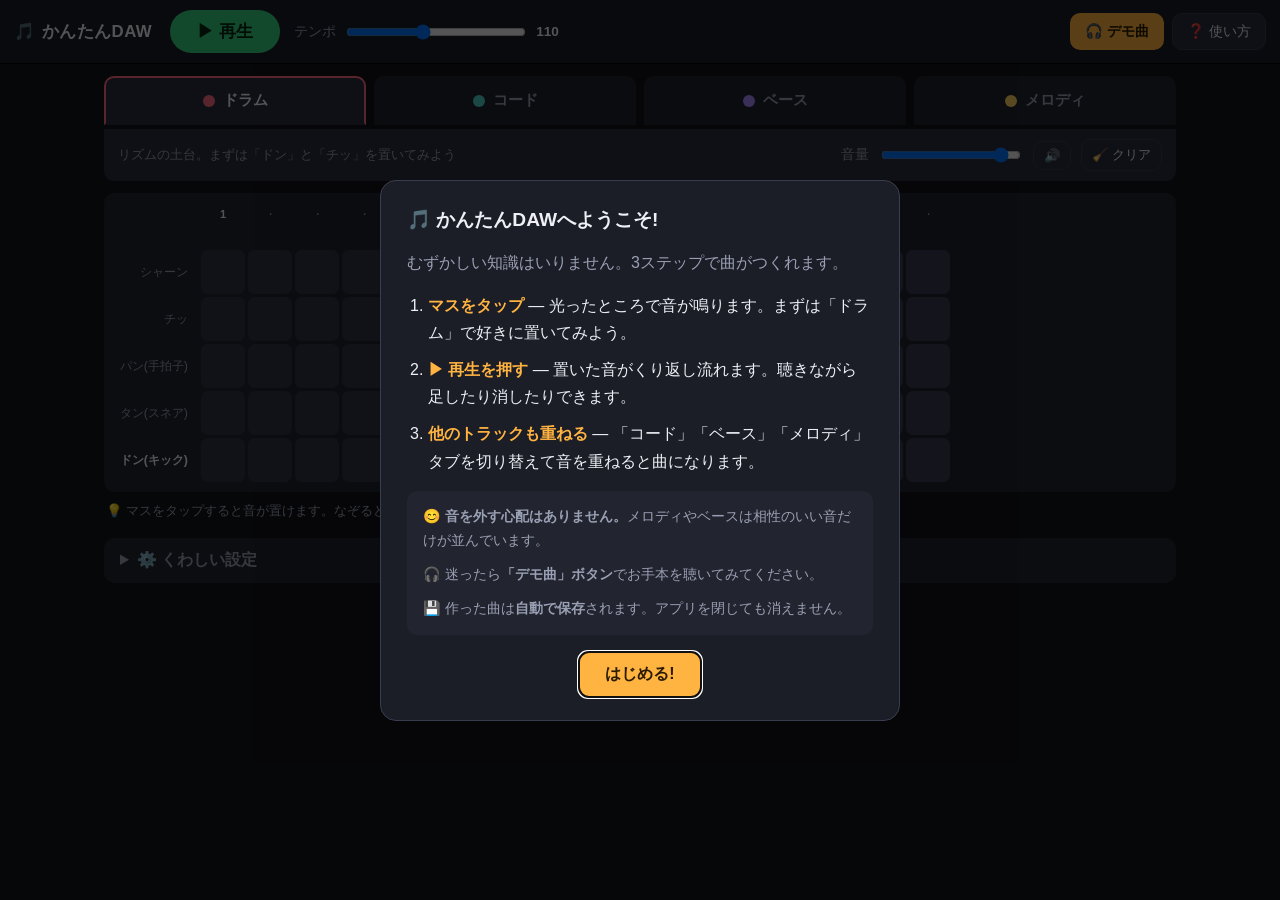
==== index.html @ 0ddea122 "かんたんDAW: Windows/Android対応の初心者向けブラウザDAWを作成 - Web Audio API のみで動く外部ライブラリ不要の静的PWA - ドラム/コード/ベース/メロディの4" ====
<!DOCTYPE html>
<html lang="ja">
<head>
  <meta charset="UTF-8">
  <meta name="viewport" content="width=device-width, initial-scale=1.0, user-scalable=no">
  <meta name="theme-color" content="#12131a">
  <meta name="description" content="かんたんDAW - ブラウザで動く初心者向け音楽制作アプリ。WindowsでもAndroidでも使えます。">
  <title>かんたんDAW - はじめての音楽づくり</title>
  <link rel="manifest" href="manifest.json">
  <link rel="icon" href="icons/icon-192.png">
  <link rel="apple-touch-icon" href="icons/icon-192.png">
  <link rel="stylesheet" href="style.css">
</head>
<body>

  <header class="topbar">
    <h1 class="logo"><span class="logo-icon">🎵</span>かんたんDAW</h1>
    <div class="transport">
      <button id="playBtn" class="play-btn" title="再生 / 停止(スペースキー)">▶ 再生</button>
      <div class="tempo-box">
        <label for="bpmSlider">テンポ</label>
        <input type="range" id="bpmSlider" min="60" max="180" value="110" step="1">
        <span id="bpmValue" class="bpm-value">110</span>
      </div>
    </div>
    <div class="top-actions">
      <button id="demoBtn" class="btn accent" title="お手本の曲を読み込みます">🎧 デモ曲</button>
      <button id="helpBtn" class="btn" title="使い方を表示">❓ 使い方</button>
    </div>
  </header>

  <main>
    <!-- トラック切り替えタブ -->
    <nav class="track-tabs" id="trackTabs"></nav>

    <!-- 選択中トラックの操作(音量・ミュート・音色) -->
    <div class="track-controls" id="trackControls">
      <span class="hint" id="trackHint"></span>
      <div class="control-group">
        <label id="instLabel" for="instSelect" hidden>音色</label>
        <select id="instSelect" hidden></select>
        <label for="volSlider">音量</label>
        <input type="range" id="volSlider" min="0" max="100" value="80">
        <button id="muteBtn" class="btn small" title="このトラックの音を消す/戻す">🔊</button>
        <button id="clearTrackBtn" class="btn small" title="このトラックの打ち込みを消す">🧹 クリア</button>
      </div>
    </div>

    <!-- 打ち込みグリッド -->
    <div class="grid-scroller">
      <div id="grid" class="grid"></div>
    </div>

    <p class="grid-tip">💡 マスをタップすると音が置けます。なぞると連続で置けます。</p>

    <!-- 詳しい設定(初心者には最初は不要なので折りたたみ) -->
    <details class="advanced">
      <summary>⚙️ くわしい設定</summary>
      <div class="advanced-body">
        <div class="setting-row">
          <label for="keySelect">キー(曲の高さ)</label>
          <select id="keySelect"></select>
        </div>
        <div class="setting-row">
          <label for="scaleSelect">スケール(使う音)</label>
          <select id="scaleSelect">
            <option value="penta">ペンタトニック(どこを押してもキレイ・おすすめ)</option>
            <option value="major">メジャー(明るい)</option>
            <option value="minor">マイナー(切ない)</option>
          </select>
        </div>
        <div class="setting-row">
          <label for="lenSelect">曲の長さ</label>
          <select id="lenSelect">
            <option value="16">1小節(16マス)</option>
            <option value="32">2小節(32マス)</option>
          </select>
        </div>
        <div class="setting-row buttons">
          <button id="wavBtn" class="btn">💾 音声ファイル(WAV)で保存</button>
          <button id="exportBtn" class="btn">📤 曲データを書き出し</button>
          <button id="importBtn" class="btn">📥 曲データを読み込み</button>
          <button id="clearAllBtn" class="btn danger">🗑️ ぜんぶ消す</button>
          <input type="file" id="importFile" accept=".json,application/json" hidden>
        </div>
      </div>
    </details>
  </main>

  <!-- 使い方ダイアログ -->
  <dialog id="helpDialog" class="help-dialog">
    <h2>🎵 かんたんDAWへようこそ!</h2>
    <p>むずかしい知識はいりません。3ステップで曲がつくれます。</p>
    <ol class="help-steps">
      <li><strong>マスをタップ</strong> — 光ったところで音が鳴ります。まずは「ドラム」で好きに置いてみよう。</li>
      <li><strong>▶ 再生を押す</strong> — 置いた音がくり返し流れます。聴きながら足したり消したりできます。</li>
      <li><strong>他のトラックも重ねる</strong> — 「コード」「ベース」「メロディ」タブを切り替えて音を重ねると曲になります。</li>
    </ol>
    <div class="help-notes">
      <p>😊 <strong>音を外す心配はありません。</strong>メロディやベースは相性のいい音だけが並んでいます。</p>
      <p>🎧 迷ったら<strong>「デモ曲」ボタン</strong>でお手本を聴いてみてください。</p>
      <p>💾 作った曲は<strong>自動で保存</strong>されます。アプリを閉じても消えません。</p>
    </div>
    <button id="helpCloseBtn" class="btn accent big">はじめる!</button>
  </dialog>

  <script src="app.js"></script>
  <script>
    if ('serviceWorker' in navigator) {
      window.addEventListener('load', () => navigator.serviceWorker.register('sw.js').catch(() => {}));
    }
  </script>
</body>
</html>
---- style.css ----
/* ============================================
   かんたんDAW スタイルシート
   スマホ(Android)とPC(Windows)の両対応
   ============================================ */

:root {
  --bg: #12131a;
  --bg2: #1b1d27;
  --panel: #22242f;
  --panel2: #2b2e3c;
  --text: #eef0f6;
  --text-dim: #9aa0b4;
  --accent: #ffb340;
  --cell: #323545;
  --cell-beat: #3a3d50;
  --cell-size: clamp(34px, 6vw, 44px);
  --label-w: 84px;
  --radius: 10px;

  /* トラックごとのテーマカラー */
  --c-drums: #ff6b81;
  --c-chords: #4ecdc4;
  --c-bass: #a78bfa;
  --c-melody: #ffd166;
}

* { box-sizing: border-box; -webkit-tap-highlight-color: transparent; }

html, body {
  margin: 0;
  padding: 0;
  background: var(--bg);
  color: var(--text);
  font-family: "Hiragino Kaku Gothic ProN", "Yu Gothic UI", "Noto Sans JP", "Meiryo", sans-serif;
  touch-action: manipulation;
}

/* ---------- ヘッダー ---------- */
.topbar {
  display: flex;
  flex-wrap: wrap;
  align-items: center;
  gap: 10px 18px;
  padding: 10px 14px;
  background: var(--bg2);
  border-bottom: 1px solid #000;
  position: sticky;
  top: 0;
  z-index: 20;
}

.logo {
  font-size: 1.05rem;
  margin: 0;
  letter-spacing: 0.03em;
  white-space: nowrap;
}
.logo-icon { margin-right: 6px; }

.transport {
  display: flex;
  align-items: center;
  gap: 14px;
  flex: 1;
  min-width: 260px;
}

.play-btn {
  font-size: 1.05rem;
  font-weight: 700;
  padding: 10px 22px;
  border: none;
  border-radius: 999px;
  background: #35d07f;
  color: #04240f;
  cursor: pointer;
  min-width: 110px;
  transition: transform 0.05s, background 0.15s;
}
.play-btn:active { transform: scale(0.96); }
.play-btn.playing { background: #ff5d5d; color: #2b0505; }

.tempo-box {
  display: flex;
  align-items: center;
  gap: 8px;
  font-size: 0.85rem;
  color: var(--text-dim);
}
.tempo-box input[type="range"] { width: clamp(90px, 18vw, 180px); }
.bpm-value {
  font-variant-numeric: tabular-nums;
  color: var(--text);
  font-weight: 700;
  min-width: 2.4em;
}

.top-actions { display: flex; gap: 8px; }

/* ---------- ボタン共通 ---------- */
.btn {
  background: var(--panel2);
  color: var(--text);
  border: 1px solid #3a3d4d;
  border-radius: var(--radius);
  padding: 8px 14px;
  font-size: 0.9rem;
  cursor: pointer;
  transition: background 0.15s, transform 0.05s;
}
.btn:hover { background: #343849; }
.btn:active { transform: scale(0.97); }
.btn.small { padding: 6px 10px; font-size: 0.82rem; }
.btn.big { padding: 12px 26px; font-size: 1rem; }
.btn.accent { background: var(--accent); color: #2b1c00; border-color: transparent; font-weight: 700; }
.btn.accent:hover { background: #ffc266; }
.btn.danger { background: #4d2a31; border-color: #6e3540; color: #ffb3bd; }
.btn.danger:hover { background: #5d3038; }

/* ---------- メイン ---------- */
main { padding: 12px 14px 40px; max-width: 1100px; margin: 0 auto; }

/* ---------- トラックタブ ---------- */
.track-tabs {
  display: flex;
  gap: 8px;
  overflow-x: auto;
  padding-bottom: 4px;
}

.track-tab {
  flex: 1;
  min-width: 90px;
  display: flex;
  align-items: center;
  justify-content: center;
  gap: 8px;
  padding: 12px 10px;
  font-size: 0.95rem;
  font-weight: 700;
  color: var(--text-dim);
  background: var(--panel);
  border: 2px solid transparent;
  border-radius: var(--radius) var(--radius) 0 0;
  cursor: pointer;
  white-space: nowrap;
}
.track-tab .dot {
  width: 12px; height: 12px;
  border-radius: 50%;
  background: var(--tab-color, #888);
  flex: none;
}
.track-tab.active {
  color: var(--text);
  background: var(--panel2);
  border-color: var(--tab-color, #888);
  border-bottom-color: transparent;
}
.track-tab.muted { opacity: 0.45; }

/* ---------- トラック操作行 ---------- */
.track-controls {
  display: flex;
  flex-wrap: wrap;
  align-items: center;
  justify-content: space-between;
  gap: 8px 16px;
  background: var(--panel2);
  padding: 10px 14px;
  border-radius: 0 0 var(--radius) var(--radius);
  margin-bottom: 12px;
}
.track-controls .hint { font-size: 0.82rem; color: var(--text-dim); }
.control-group {
  display: flex;
  align-items: center;
  gap: 10px;
  font-size: 0.85rem;
  color: var(--text-dim);
}
.control-group input[type="range"] { width: clamp(80px, 16vw, 140px); }

select {
  background: var(--panel);
  color: var(--text);
  border: 1px solid #3a3d4d;
  border-radius: 8px;
  padding: 7px 10px;
  font-size: 0.9rem;
}

/* ---------- グリッド ---------- */
.grid-scroller {
  overflow-x: auto;
  border-radius: var(--radius);
  background: var(--panel);
  padding: 10px;
}

.grid {
  display: grid;
  gap: 3px;
  width: max-content;
}

.row-label {
  position: sticky;
  left: 0;
  z-index: 2;
  display: flex;
  align-items: center;
  justify-content: flex-end;
  padding-right: 10px;
  width: var(--label-w);
  height: var(--cell-size);
  font-size: 0.78rem;
  color: var(--text-dim);
  background: var(--panel);
  white-space: nowrap;
}
.row-label.strong { color: var(--text); font-weight: 700; }

.ruler-cell {
  display: flex;
  align-items: center;
  justify-content: center;
  width: var(--cell-size);
  height: 22px;
  font-size: 0.7rem;
  color: var(--text-dim);
  border-radius: 5px;
}
.ruler-cell.beat { color: var(--text); font-weight: 700; }
.ruler-cell.playing { background: var(--accent); color: #2b1c00; }

.cell {
  width: var(--cell-size);
  height: var(--cell-size);
  border-radius: 7px;
  background: var(--cell);
  cursor: pointer;
  border: none;
  padding: 0;
  transition: background 0.08s;
}
.cell.beat { background: var(--cell-beat); }
.cell:hover { filter: brightness(1.25); }
.cell.on {
  background: var(--row-color, var(--accent));
  box-shadow: 0 0 8px color-mix(in srgb, var(--row-color, var(--accent)) 55%, transparent);
}
.cell.playing:not(.on) { filter: brightness(1.5); }
.cell.on.playing { filter: brightness(1.35) saturate(1.2); }

.grid-tip {
  font-size: 0.82rem;
  color: var(--text-dim);
  margin: 10px 2px;
}

/* ---------- くわしい設定 ---------- */
.advanced {
  margin-top: 18px;
  background: var(--panel);
  border-radius: var(--radius);
  overflow: hidden;
}
.advanced summary {
  padding: 12px 16px;
  cursor: pointer;
  font-weight: 700;
  color: var(--text-dim);
  user-select: none;
}
.advanced[open] summary { color: var(--text); border-bottom: 1px solid #33364a; }
.advanced-body { padding: 14px 16px; display: grid; gap: 12px; }
.setting-row {
  display: flex;
  flex-wrap: wrap;
  align-items: center;
  gap: 10px;
  font-size: 0.9rem;
}
.setting-row > label { min-width: 150px; color: var(--text-dim); }
.setting-row.buttons { gap: 8px; }

/* ---------- 使い方ダイアログ ---------- */
.help-dialog {
  max-width: 520px;
  width: calc(100vw - 40px);
  border: 1px solid #3a3d4d;
  border-radius: 16px;
  background: var(--bg2);
  color: var(--text);
  padding: 26px 26px 22px;
}
.help-dialog::backdrop { background: rgba(0, 0, 0, 0.65); }
.help-dialog h2 { margin: 0 0 10px; font-size: 1.2rem; }
.help-dialog p { color: var(--text-dim); line-height: 1.7; }
.help-steps { padding-left: 1.3em; display: grid; gap: 10px; line-height: 1.7; }
.help-steps strong { color: var(--accent); }
.help-notes {
  background: var(--panel);
  border-radius: 10px;
  padding: 4px 16px;
  margin: 16px 0;
  font-size: 0.88rem;
}
.help-notes p { margin: 10px 0; }
#helpCloseBtn { display: block; margin: 0 auto; }

/* ---------- スマホ縦向けの微調整 ---------- */
@media (max-width: 560px) {
  :root { --label-w: 64px; }
  .logo { font-size: 0.95rem; }
  .topbar { padding: 8px 10px; }
  main { padding: 10px 10px 40px; }
  .track-tab { min-width: 72px; font-size: 0.85rem; padding: 10px 6px; }
  .setting-row > label { min-width: 100%; }
}
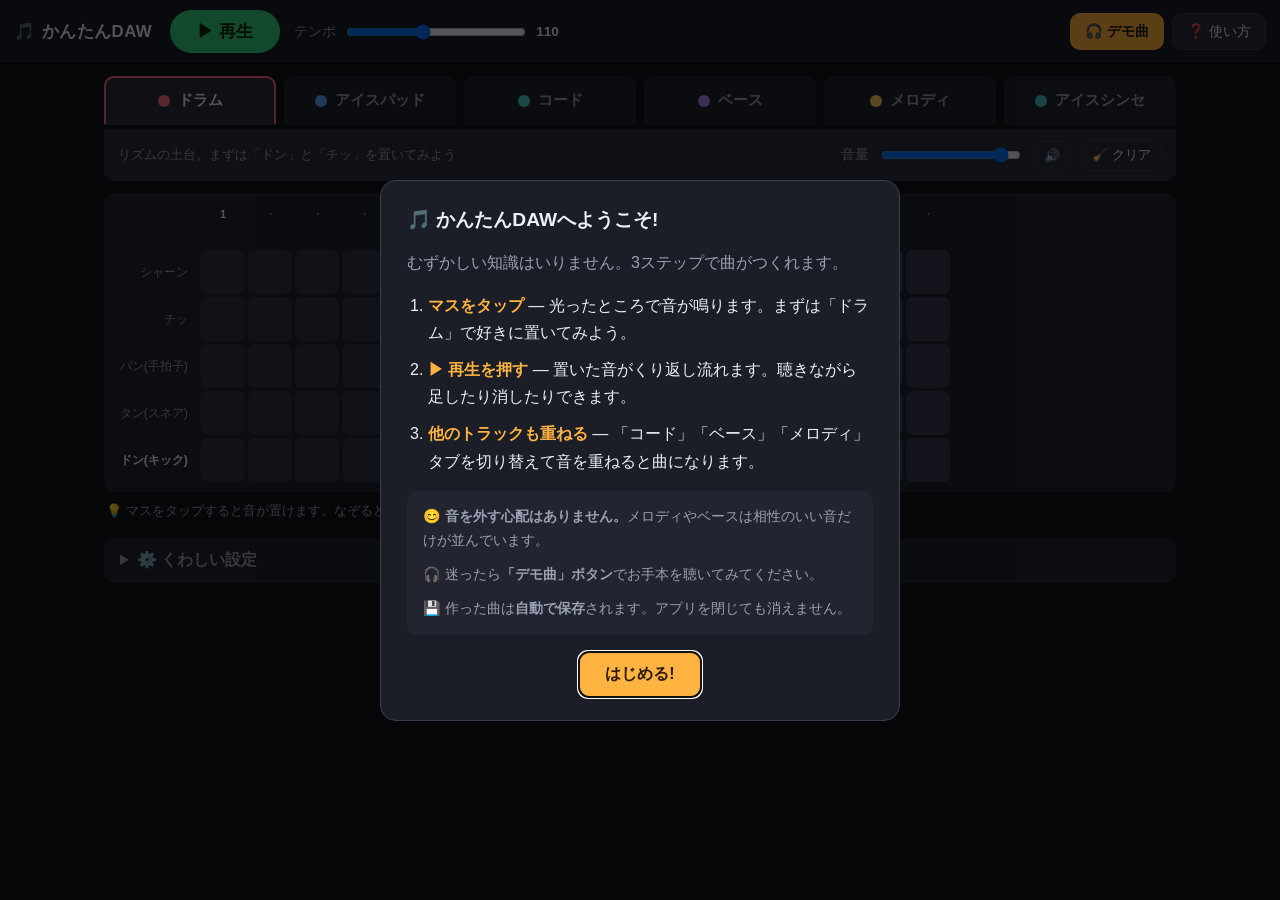
==== commit 7e93c076: "ICE SYNTH / ICE PAD をDAWに統合し、楽器プラグイン方式のモジュール構成に再設計 - 単一の app.js を ES Modules に分割(config / state / au" ====
--- a/index.html
+++ b/index.html
@@ -33,12 +33,11 @@
     <!-- トラック切り替えタブ -->
     <nav class="track-tabs" id="trackTabs"></nav>
 
-    <!-- 選択中トラックの操作(音量・ミュート・音色) -->
+    <!-- 選択中トラックの操作(音量・ミュート・楽器固有の設定) -->
     <div class="track-controls" id="trackControls">
       <span class="hint" id="trackHint"></span>
+      <div class="inst-controls" id="instControls"></div>
       <div class="control-group">
-        <label id="instLabel" for="instSelect" hidden>音色</label>
-        <select id="instSelect" hidden></select>
         <label for="volSlider">音量</label>
         <input type="range" id="volSlider" min="0" max="100" value="80">
         <button id="muteBtn" class="btn small" title="このトラックの音を消す/戻す">🔊</button>
@@ -104,7 +103,7 @@
     <button id="helpCloseBtn" class="btn accent big">はじめる!</button>
   </dialog>
 
-  <script src="app.js"></script>
+  <script type="module" src="js/main.js"></script>
   <script>
     if ('serviceWorker' in navigator) {
       window.addEventListener('load', () => navigator.serviceWorker.register('sw.js').catch(() => {}));
--- a/style.css
+++ b/style.css
@@ -22,6 +22,8 @@
   --c-chords: #4ecdc4;
   --c-bass: #a78bfa;
   --c-melody: #ffd166;
+  --c-icepad: #60a5fa;
+  --c-icesynth: #4fc3d4;
 }
 
 * { box-sizing: border-box; -webkit-tap-highlight-color: transparent; }
@@ -181,6 +183,28 @@
 }
 .control-group input[type="range"] { width: clamp(80px, 16vw, 140px); }
 
+/* 楽器固有の設定(楽器モジュールの buildControls が生成) */
+.inst-controls {
+  display: flex;
+  flex-wrap: wrap;
+  align-items: center;
+  gap: 8px 16px;
+}
+.inst-ctrl {
+  display: flex;
+  align-items: center;
+  gap: 6px;
+  font-size: 0.82rem;
+  color: var(--text-dim);
+}
+.inst-ctrl input[type="range"] { width: clamp(70px, 12vw, 110px); }
+.inst-ctrl output {
+  font-family: ui-monospace, monospace;
+  font-size: 0.78rem;
+  color: var(--text);
+  min-width: 3em;
+}
+
 select {
   background: var(--panel);
   color: var(--text);
